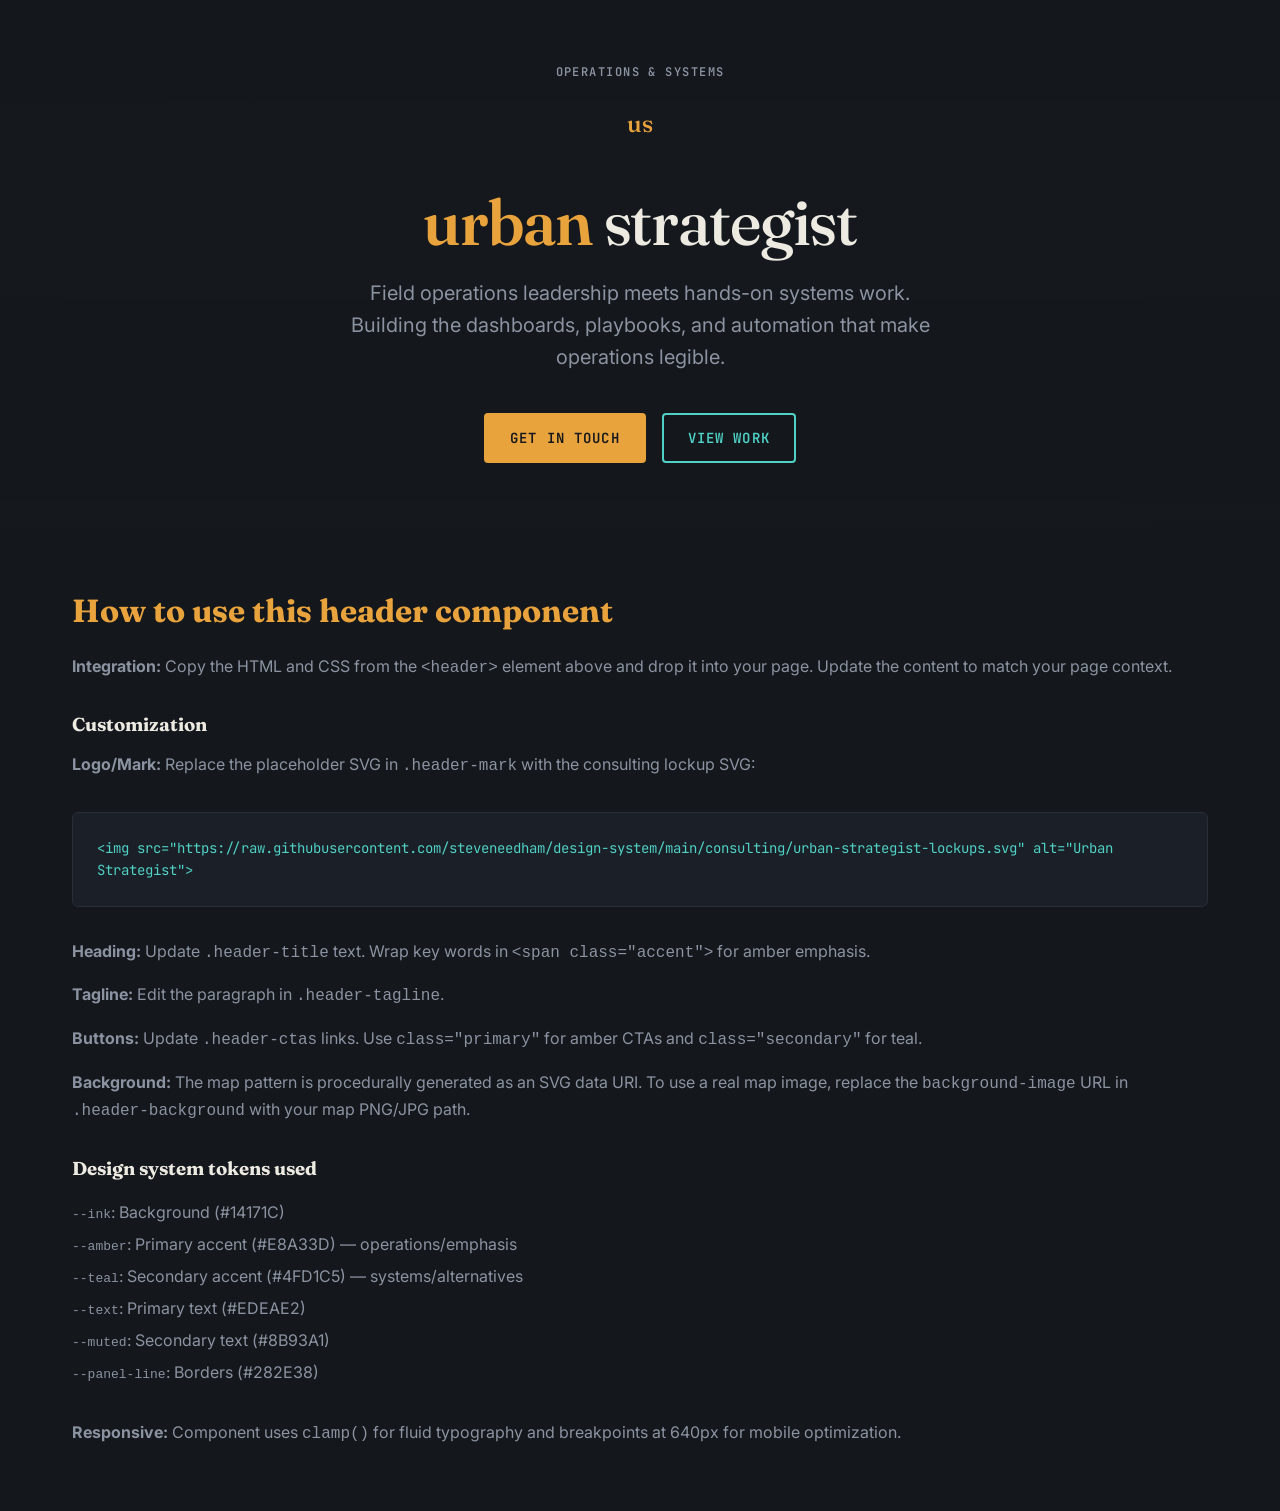
==== components/urban-strategist-header.html @ 79aac61f "Add urban strategist reusable header component - Self-contained HTML/CSS header with map background " ====
<!DOCTYPE html>
<html lang="en">
<head>
  <meta charset="UTF-8">
  <meta name="viewport" content="width=device-width, initial-scale=1.0">
  <title>Urban Strategist Header Component</title>
  <style>
    @import url('https://fonts.googleapis.com/css2?family=Fraunces:wght@400;500;600&family=Inter:wght@400;500;600;700&family=JetBrains+Mono:wght@400;600&display=swap');

    * {
      box-sizing: border-box;
      margin: 0;
      padding: 0;
    }

    :root {
      --ink: #14171C;
      --panel: #1B1F27;
      --panel-line: #282E38;
      --amber: #E8A33D;
      --amber-dim: #7A5B2C;
      --teal: #4FD1C5;
      --teal-dim: #2C6A64;
      --text: #EDEAE2;
      --muted: #8B93A1;
      --muted-dim: #5B6270;

      --font-display: 'Fraunces', serif;
      --font-body: 'Inter', sans-serif;
      --font-mono: 'JetBrains Mono', monospace;
    }

    body {
      font-family: var(--font-body);
      background: var(--ink);
      color: var(--text);
    }

    /* ========== Header Component ========== */
    .urban-strategist-header {
      position: relative;
      overflow: hidden;
      min-height: 480px;
      display: flex;
      align-items: center;
      justify-content: center;
      padding: 4rem 2rem;
      background: var(--ink);
    }

    /* Map background with overlay */
    .header-background {
      position: absolute;
      inset: 0;
      background-image: url('data:image/svg+xml;utf8,<svg xmlns="http://www.w3.org/2000/svg" viewBox="0 0 1200 600"><defs><pattern id="map" x="0" y="0" width="400" height="400" patternUnits="userSpaceOnUse"><path d="M 0 0 L 400 0 L 400 400 L 0 400 Z" fill="%23282E38" stroke="%231B1F27" stroke-width="1"/><circle cx="100" cy="100" r="8" fill="%235B6270" opacity="0.4"/><circle cx="300" cy="250" r="12" fill="%235B6270" opacity="0.3"/><circle cx="150" cy="350" r="6" fill="%235B6270" opacity="0.5"/><path d="M 50 200 Q 100 150 150 200" fill="none" stroke="%235B6270" stroke-width="0.5" opacity="0.3"/><path d="M 200 50 L 250 150 L 200 250" fill="none" stroke="%235B6270" stroke-width="0.5" opacity="0.3"/></pattern></defs><rect width="1200" height="600" fill="%23282E38"/><rect width="1200" height="600" fill="url(%23map)"/></svg>');
      background-size: 400px 400px;
      opacity: 0.15;
      z-index: 1;
    }

    /* Scrim for text readability */
    .header-scrim {
      position: absolute;
      inset: 0;
      background: linear-gradient(
        135deg,
        rgba(20, 23, 28, 0.85) 0%,
        rgba(20, 23, 28, 0.75) 50%,
        rgba(20, 23, 28, 0.85) 100%
      );
      z-index: 2;
    }

    /* Content wrapper */
    .header-content {
      position: relative;
      z-index: 3;
      text-align: center;
      max-width: 800px;
      margin: 0 auto;
    }

    /* Logo/mark */
    .header-mark {
      margin-bottom: 2rem;
      height: 48px;
      display: flex;
      align-items: center;
      justify-content: center;
    }

    .header-mark svg,
    .header-mark img {
      max-height: 100%;
      width: auto;
      display: block;
    }

    /* Main heading */
    .header-title {
      font-family: var(--font-display);
      font-size: clamp(2.5rem, 8vw, 4rem);
      font-weight: 500;
      line-height: 1.2;
      margin-bottom: 1rem;
      color: var(--text);
      letter-spacing: -0.02em;
    }

    /* Accent word */
    .header-title .accent {
      color: var(--amber);
      font-weight: 600;
    }

    /* Subtitle/tagline */
    .header-tagline {
      font-family: var(--font-body);
      font-size: clamp(1rem, 2vw, 1.25rem);
      line-height: 1.6;
      color: var(--muted);
      margin-bottom: 2.5rem;
      max-width: 600px;
      margin-left: auto;
      margin-right: auto;
    }

    /* CTA buttons */
    .header-ctas {
      display: flex;
      gap: 1rem;
      flex-wrap: wrap;
      justify-content: center;
      align-items: center;
    }

    .header-ctas a {
      display: inline-flex;
      align-items: center;
      gap: 0.5rem;
      padding: 0.875rem 1.5rem;
      font-family: var(--font-mono);
      font-size: 0.875rem;
      font-weight: 600;
      letter-spacing: 0.08em;
      text-transform: uppercase;
      text-decoration: none;
      border-radius: 4px;
      transition: all 200ms ease;
      cursor: pointer;
    }

    .header-ctas a.primary {
      background: var(--amber);
      color: var(--ink);
      border: 2px solid var(--amber);
    }

    .header-ctas a.primary:hover {
      background: transparent;
      color: var(--amber);
      box-shadow: 0 0 20px rgba(232, 163, 61, 0.3);
    }

    .header-ctas a.secondary {
      background: transparent;
      color: var(--teal);
      border: 2px solid var(--teal);
    }

    .header-ctas a.secondary:hover {
      background: var(--teal);
      color: var(--ink);
      box-shadow: 0 0 20px rgba(79, 209, 197, 0.3);
    }

    /* Eyebrow/label */
    .header-eyebrow {
      font-family: var(--font-mono);
      font-size: 0.75rem;
      font-weight: 600;
      letter-spacing: 0.12em;
      text-transform: uppercase;
      color: var(--muted);
      margin-bottom: 1.5rem;
      display: block;
    }

    /* Responsive adjustments */
    @media (max-width: 640px) {
      .urban-strategist-header {
        min-height: 380px;
        padding: 3rem 1.5rem;
      }

      .header-title {
        font-size: clamp(2rem, 7vw, 2.5rem);
      }

      .header-tagline {
        font-size: 1rem;
      }

      .header-ctas {
        gap: 0.75rem;
      }

      .header-ctas a {
        padding: 0.75rem 1.25rem;
        font-size: 0.8rem;
      }
    }

    /* ========== Demo Styles (remove when integrating) ========== */
    .demo-section {
      padding: 4rem 2rem;
      max-width: 1200px;
      margin: 0 auto;
    }

    .demo-section h2 {
      font-family: var(--font-display);
      font-size: 2rem;
      margin-bottom: 1.5rem;
      color: var(--amber);
    }

    .demo-section p {
      font-size: 1rem;
      line-height: 1.6;
      color: var(--muted);
      margin-bottom: 1rem;
    }

    .demo-code {
      background: var(--panel);
      border: 1px solid var(--panel-line);
      border-radius: 6px;
      padding: 1.5rem;
      overflow-x: auto;
      margin: 2rem 0;
    }

    .demo-code code {
      font-family: var(--font-mono);
      font-size: 0.875rem;
      color: var(--teal);
      line-height: 1.6;
    }
  </style>
</head>
<body>

<!-- ========== REUSABLE HEADER COMPONENT ========== -->
<header class="urban-strategist-header">
  <div class="header-background"></div>
  <div class="header-scrim"></div>

  <div class="header-content">
    <!-- Optional eyebrow label -->
    <span class="header-eyebrow">Operations & Systems</span>

    <!-- Mark/logo area (replace with your SVG or image) -->
    <div class="header-mark">
      <!-- Placeholder: replace with consulting/urban-strategist-lockups.svg or your mark -->
      <svg viewBox="0 0 120 48" xmlns="http://www.w3.org/2000/svg">
        <text x="60" y="28" font-family="Fraunces" font-size="24" font-weight="500" text-anchor="middle" fill="#E8A33D">us</text>
      </svg>
    </div>

    <!-- Main heading -->
    <h1 class="header-title">
      <span class="accent">urban</span> strategist
    </h1>

    <!-- Tagline -->
    <p class="header-tagline">
      Field operations leadership meets hands-on systems work. Building the dashboards, playbooks, and automation that make operations legible.
    </p>

    <!-- CTA buttons -->
    <div class="header-ctas">
      <a href="#contact" class="primary">Get in touch</a>
      <a href="#work" class="secondary">View work</a>
    </div>
  </div>
</header>

<!-- ========== USAGE DOCUMENTATION ========== -->
<section class="demo-section">
  <h2>How to use this header component</h2>

  <p><strong>Integration:</strong> Copy the HTML and CSS from the <code>&lt;header&gt;</code> element above and drop it into your page. Update the content to match your page context.</p>

  <h3 style="font-family: var(--font-display); margin-top: 2rem; margin-bottom: 1rem; color: var(--text);">Customization</h3>

  <p><strong>Logo/Mark:</strong> Replace the placeholder SVG in <code>.header-mark</code> with the consulting lockup SVG:</p>

  <div class="demo-code">
    <code>&lt;img src="https://raw.githubusercontent.com/steveneedham/design-system/main/consulting/urban-strategist-lockups.svg" alt="Urban Strategist"&gt;</code>
  </div>

  <p><strong>Heading:</strong> Update <code>.header-title</code> text. Wrap key words in <code>&lt;span class="accent"&gt;</code> for amber emphasis.</p>

  <p><strong>Tagline:</strong> Edit the paragraph in <code>.header-tagline</code>.</p>

  <p><strong>Buttons:</strong> Update <code>.header-ctas</code> links. Use <code>class="primary"</code> for amber CTAs and <code>class="secondary"</code> for teal.</p>

  <p><strong>Background:</strong> The map pattern is procedurally generated as an SVG data URI. To use a real map image, replace the <code>background-image</code> URL in <code>.header-background</code> with your map PNG/JPG path.</p>

  <h3 style="font-family: var(--font-display); margin-top: 2rem; margin-bottom: 1rem; color: var(--text);">Design system tokens used</h3>

  <ul style="list-style: none; color: var(--muted); line-height: 2;">
    <li><code>--ink</code>: Background (#14171C)</li>
    <li><code>--amber</code>: Primary accent (#E8A33D) — operations/emphasis</li>
    <li><code>--teal</code>: Secondary accent (#4FD1C5) — systems/alternatives</li>
    <li><code>--text</code>: Primary text (#EDEAE2)</li>
    <li><code>--muted</code>: Secondary text (#8B93A1)</li>
    <li><code>--panel-line</code>: Borders (#282E38)</li>
  </ul>

  <p style="margin-top: 2rem;"><strong>Responsive:</strong> Component uses <code>clamp()</code> for fluid typography and breakpoints at 640px for mobile optimization.</p>

</section>

</body>
</html>
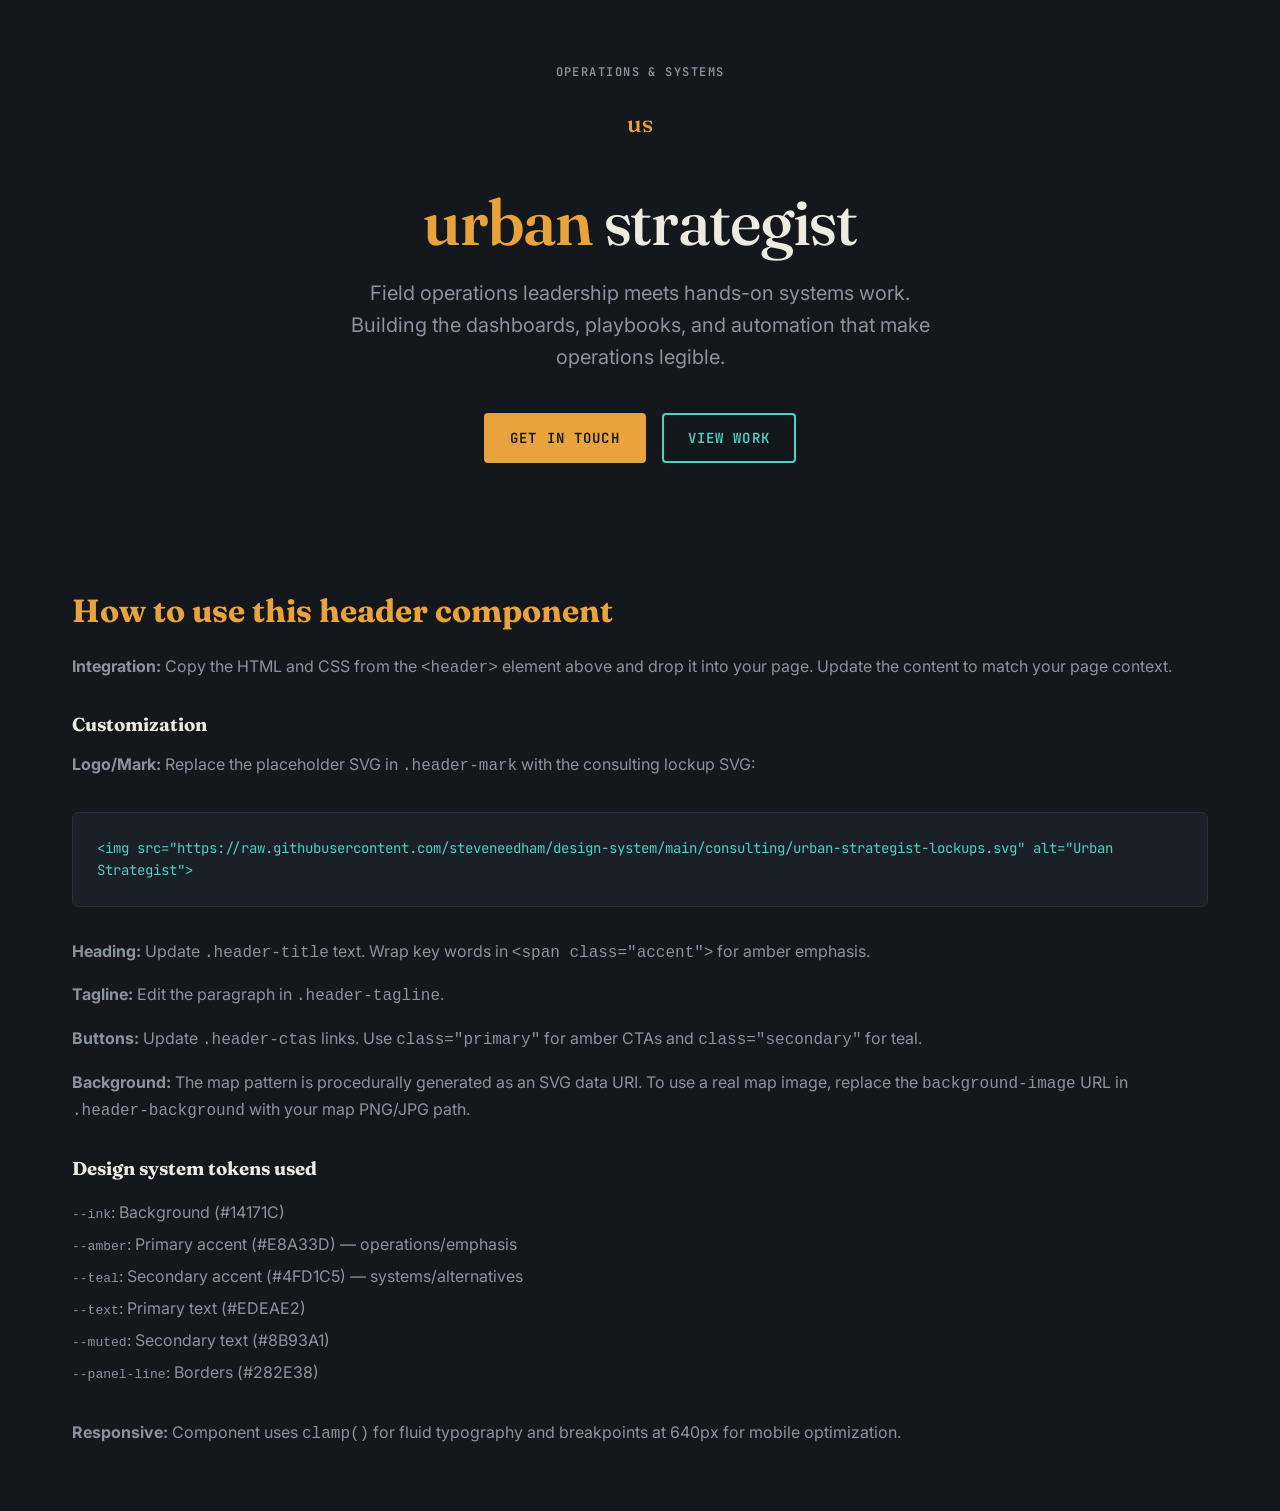
==== commit a31fd51b: "Update header to use actual map background image - Changed from procedural SVG pattern to real map i" ====
--- a/components/urban-strategist-header.html
+++ b/components/urban-strategist-header.html
@@ -52,9 +52,11 @@
     .header-background {
       position: absolute;
       inset: 0;
-      background-image: url('data:image/svg+xml;utf8,<svg xmlns="http://www.w3.org/2000/svg" viewBox="0 0 1200 600"><defs><pattern id="map" x="0" y="0" width="400" height="400" patternUnits="userSpaceOnUse"><path d="M 0 0 L 400 0 L 400 400 L 0 400 Z" fill="%23282E38" stroke="%231B1F27" stroke-width="1"/><circle cx="100" cy="100" r="8" fill="%235B6270" opacity="0.4"/><circle cx="300" cy="250" r="12" fill="%235B6270" opacity="0.3"/><circle cx="150" cy="350" r="6" fill="%235B6270" opacity="0.5"/><path d="M 50 200 Q 100 150 150 200" fill="none" stroke="%235B6270" stroke-width="0.5" opacity="0.3"/><path d="M 200 50 L 250 150 L 200 250" fill="none" stroke="%235B6270" stroke-width="0.5" opacity="0.3"/></pattern></defs><rect width="1200" height="600" fill="%23282E38"/><rect width="1200" height="600" fill="url(%23map)"/></svg>');
-      background-size: 400px 400px;
-      opacity: 0.15;
+      background-image: url('../assets/headers/urban-strategist-map.png');
+      background-size: cover;
+      background-position: center;
+      background-repeat: no-repeat;
+      opacity: 0.2;
       z-index: 1;
     }
 
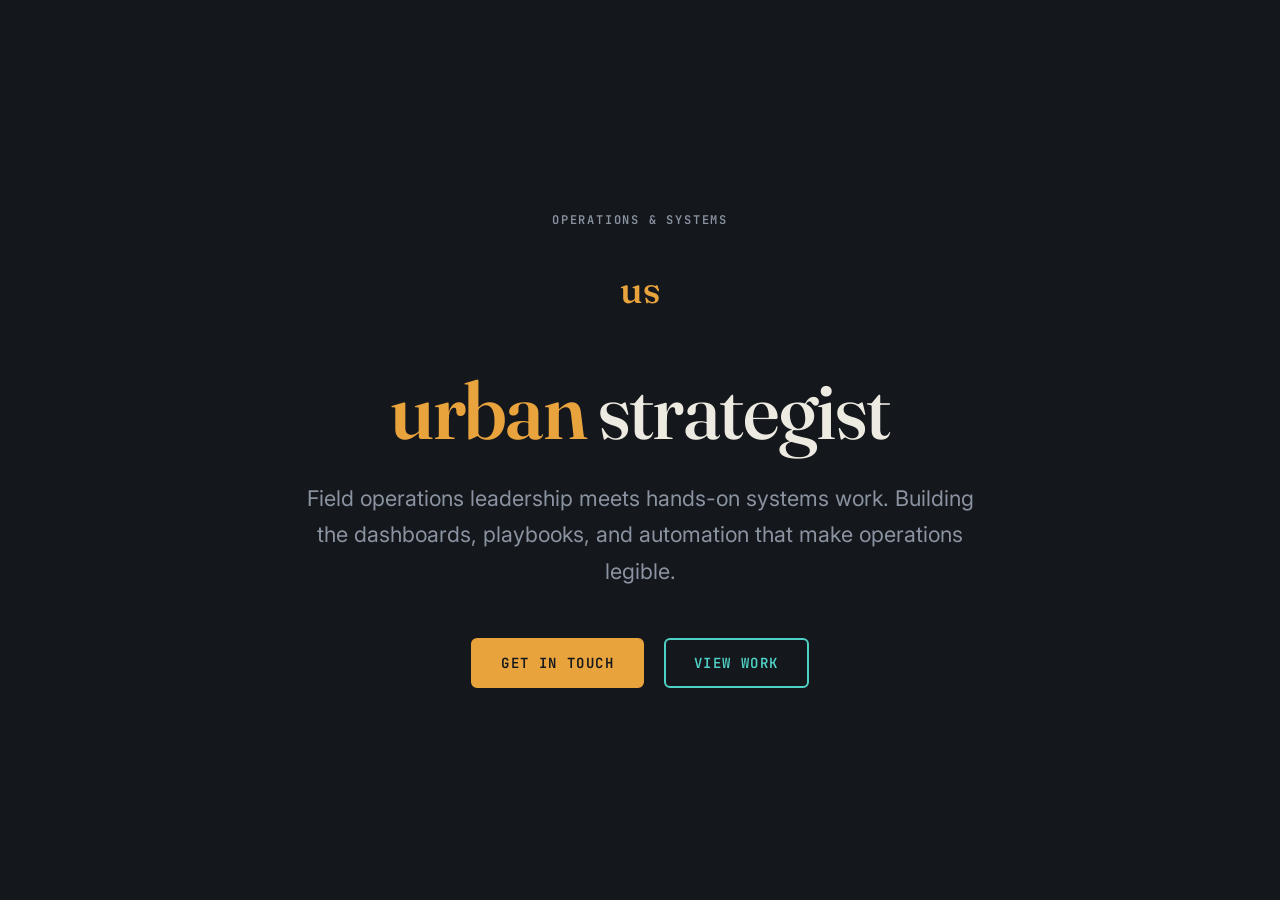
==== commit e2b066e8: "Simplify header component for reliable rendering - Removed demo/documentation section that was clutt" ====
--- a/components/urban-strategist-header.html
+++ b/components/urban-strategist-header.html
@@ -3,134 +3,110 @@
 <head>
   <meta charset="UTF-8">
   <meta name="viewport" content="width=device-width, initial-scale=1.0">
-  <title>Urban Strategist Header Component</title>
+  <title>Urban Strategist Header</title>
   <style>
     @import url('https://fonts.googleapis.com/css2?family=Fraunces:wght@400;500;600&family=Inter:wght@400;500;600;700&family=JetBrains+Mono:wght@400;600&display=swap');
 
-    * {
-      box-sizing: border-box;
-      margin: 0;
-      padding: 0;
+    * { box-sizing: border-box; margin: 0; padding: 0; }
+    html, body { width: 100%; height: 100%; }
+
+    body {
+      font-family: 'Inter', sans-serif;
+      background: #14171C;
+      color: #EDEAE2;
     }
 
-    :root {
-      --ink: #14171C;
-      --panel: #1B1F27;
-      --panel-line: #282E38;
-      --amber: #E8A33D;
-      --amber-dim: #7A5B2C;
-      --teal: #4FD1C5;
-      --teal-dim: #2C6A64;
-      --text: #EDEAE2;
-      --muted: #8B93A1;
-      --muted-dim: #5B6270;
-
-      --font-display: 'Fraunces', serif;
-      --font-body: 'Inter', sans-serif;
-      --font-mono: 'JetBrains Mono', monospace;
-    }
-
-    body {
-      font-family: var(--font-body);
-      background: var(--ink);
-      color: var(--text);
-    }
-
-    /* ========== Header Component ========== */
     .urban-strategist-header {
       position: relative;
-      overflow: hidden;
-      min-height: 480px;
+      width: 100%;
+      height: 100vh;
       display: flex;
       align-items: center;
       justify-content: center;
-      padding: 4rem 2rem;
-      background: var(--ink);
+      overflow: hidden;
     }
 
-    /* Map background with overlay */
     .header-background {
       position: absolute;
-      inset: 0;
-      background-image: url('../assets/headers/urban-strategist-map.png');
+      top: 0;
+      left: 0;
+      width: 100%;
+      height: 100%;
+      background-image: url('https://raw.githubusercontent.com/steveneedham/design-system/main/assets/headers/urban-strategist-map.png');
       background-size: cover;
       background-position: center;
-      background-repeat: no-repeat;
-      opacity: 0.2;
+      background-attachment: fixed;
+      opacity: 0.15;
       z-index: 1;
     }
 
-    /* Scrim for text readability */
     .header-scrim {
       position: absolute;
-      inset: 0;
-      background: linear-gradient(
-        135deg,
-        rgba(20, 23, 28, 0.85) 0%,
-        rgba(20, 23, 28, 0.75) 50%,
-        rgba(20, 23, 28, 0.85) 100%
-      );
+      top: 0;
+      left: 0;
+      width: 100%;
+      height: 100%;
+      background: linear-gradient(135deg, rgba(20,23,28,0.88) 0%, rgba(20,23,28,0.80) 50%, rgba(20,23,28,0.88) 100%);
       z-index: 2;
     }
 
-    /* Content wrapper */
     .header-content {
       position: relative;
       z-index: 3;
       text-align: center;
-      max-width: 800px;
-      margin: 0 auto;
+      max-width: 90vw;
+      padding: 2rem;
     }
 
-    /* Logo/mark */
+    .header-eyebrow {
+      font-family: 'JetBrains Mono', monospace;
+      font-size: 0.75rem;
+      font-weight: 600;
+      letter-spacing: 0.15em;
+      text-transform: uppercase;
+      color: #8B93A1;
+      margin-bottom: 2rem;
+      display: block;
+    }
+
     .header-mark {
-      margin-bottom: 2rem;
-      height: 48px;
+      margin-bottom: 2.5rem;
+      height: 64px;
       display: flex;
       align-items: center;
       justify-content: center;
     }
 
-    .header-mark svg,
-    .header-mark img {
-      max-height: 100%;
-      width: auto;
-      display: block;
-    }
+    .header-mark svg { max-height: 100%; width: auto; }
 
-    /* Main heading */
     .header-title {
-      font-family: var(--font-display);
-      font-size: clamp(2.5rem, 8vw, 4rem);
+      font-family: 'Fraunces', serif;
+      font-size: clamp(2.5rem, 10vw, 5rem);
       font-weight: 500;
-      line-height: 1.2;
-      margin-bottom: 1rem;
-      color: var(--text);
+      line-height: 1.15;
+      margin-bottom: 1.5rem;
+      color: #EDEAE2;
       letter-spacing: -0.02em;
     }
 
-    /* Accent word */
     .header-title .accent {
-      color: var(--amber);
+      color: #E8A33D;
       font-weight: 600;
     }
 
-    /* Subtitle/tagline */
     .header-tagline {
-      font-family: var(--font-body);
-      font-size: clamp(1rem, 2vw, 1.25rem);
-      line-height: 1.6;
-      color: var(--muted);
-      margin-bottom: 2.5rem;
-      max-width: 600px;
+      font-size: clamp(1rem, 2.5vw, 1.35rem);
+      line-height: 1.7;
+      color: #8B93A1;
+      margin-bottom: 3rem;
+      max-width: 700px;
       margin-left: auto;
       margin-right: auto;
     }
 
-    /* CTA buttons */
     .header-ctas {
       display: flex;
-      gap: 1rem;
+      gap: 1.25rem;
       flex-wrap: wrap;
       justify-content: center;
       align-items: center;
@@ -140,147 +116,76 @@
       display: inline-flex;
       align-items: center;
       gap: 0.5rem;
-      padding: 0.875rem 1.5rem;
-      font-family: var(--font-mono);
+      padding: 0.9rem 1.75rem;
+      font-family: 'JetBrains Mono', monospace;
       font-size: 0.875rem;
       font-weight: 600;
-      letter-spacing: 0.08em;
+      letter-spacing: 0.1em;
       text-transform: uppercase;
       text-decoration: none;
-      border-radius: 4px;
-      transition: all 200ms ease;
+      border-radius: 6px;
+      border: 2px solid;
+      transition: all 250ms cubic-bezier(0.4, 0, 0.2, 1);
       cursor: pointer;
     }
 
     .header-ctas a.primary {
-      background: var(--amber);
-      color: var(--ink);
-      border: 2px solid var(--amber);
+      background: #E8A33D;
+      color: #14171C;
+      border-color: #E8A33D;
     }
 
     .header-ctas a.primary:hover {
       background: transparent;
-      color: var(--amber);
-      box-shadow: 0 0 20px rgba(232, 163, 61, 0.3);
+      color: #E8A33D;
+      box-shadow: 0 0 24px rgba(232, 163, 61, 0.4);
+      transform: translateY(-2px);
     }
 
     .header-ctas a.secondary {
       background: transparent;
-      color: var(--teal);
-      border: 2px solid var(--teal);
+      color: #4FD1C5;
+      border-color: #4FD1C5;
     }
 
     .header-ctas a.secondary:hover {
-      background: var(--teal);
-      color: var(--ink);
-      box-shadow: 0 0 20px rgba(79, 209, 197, 0.3);
+      background: #4FD1C5;
+      color: #14171C;
+      box-shadow: 0 0 24px rgba(79, 209, 197, 0.4);
+      transform: translateY(-2px);
     }
 
-    /* Eyebrow/label */
-    .header-eyebrow {
-      font-family: var(--font-mono);
-      font-size: 0.75rem;
-      font-weight: 600;
-      letter-spacing: 0.12em;
-      text-transform: uppercase;
-      color: var(--muted);
-      margin-bottom: 1.5rem;
-      display: block;
-    }
-
-    /* Responsive adjustments */
-    @media (max-width: 640px) {
-      .urban-strategist-header {
-        min-height: 380px;
-        padding: 3rem 1.5rem;
-      }
-
-      .header-title {
-        font-size: clamp(2rem, 7vw, 2.5rem);
-      }
-
-      .header-tagline {
-        font-size: 1rem;
-      }
-
-      .header-ctas {
-        gap: 0.75rem;
-      }
-
-      .header-ctas a {
-        padding: 0.75rem 1.25rem;
-        font-size: 0.8rem;
-      }
-    }
-
-    /* ========== Demo Styles (remove when integrating) ========== */
-    .demo-section {
-      padding: 4rem 2rem;
-      max-width: 1200px;
-      margin: 0 auto;
-    }
-
-    .demo-section h2 {
-      font-family: var(--font-display);
-      font-size: 2rem;
-      margin-bottom: 1.5rem;
-      color: var(--amber);
-    }
-
-    .demo-section p {
-      font-size: 1rem;
-      line-height: 1.6;
-      color: var(--muted);
-      margin-bottom: 1rem;
-    }
-
-    .demo-code {
-      background: var(--panel);
-      border: 1px solid var(--panel-line);
-      border-radius: 6px;
-      padding: 1.5rem;
-      overflow-x: auto;
-      margin: 2rem 0;
-    }
-
-    .demo-code code {
-      font-family: var(--font-mono);
-      font-size: 0.875rem;
-      color: var(--teal);
-      line-height: 1.6;
+    @media (max-width: 768px) {
+      .header-title { font-size: clamp(2rem, 8vw, 3rem); }
+      .header-tagline { font-size: 1rem; margin-bottom: 2rem; }
+      .header-ctas { gap: 0.75rem; }
+      .header-ctas a { padding: 0.75rem 1.25rem; font-size: 0.8rem; }
     }
   </style>
 </head>
 <body>
 
-<!-- ========== REUSABLE HEADER COMPONENT ========== -->
 <header class="urban-strategist-header">
   <div class="header-background"></div>
   <div class="header-scrim"></div>
 
   <div class="header-content">
-    <!-- Optional eyebrow label -->
     <span class="header-eyebrow">Operations & Systems</span>
 
-    <!-- Mark/logo area (replace with your SVG or image) -->
     <div class="header-mark">
-      <!-- Placeholder: replace with consulting/urban-strategist-lockups.svg or your mark -->
       <svg viewBox="0 0 120 48" xmlns="http://www.w3.org/2000/svg">
-        <text x="60" y="28" font-family="Fraunces" font-size="24" font-weight="500" text-anchor="middle" fill="#E8A33D">us</text>
+        <text x="60" y="32" font-family="Fraunces" font-size="28" font-weight="500" text-anchor="middle" fill="#E8A33D">us</text>
       </svg>
     </div>
 
-    <!-- Main heading -->
     <h1 class="header-title">
       <span class="accent">urban</span> strategist
     </h1>
 
-    <!-- Tagline -->
     <p class="header-tagline">
       Field operations leadership meets hands-on systems work. Building the dashboards, playbooks, and automation that make operations legible.
     </p>
 
-    <!-- CTA buttons -->
     <div class="header-ctas">
       <a href="#contact" class="primary">Get in touch</a>
       <a href="#work" class="secondary">View work</a>
@@ -288,42 +193,5 @@
   </div>
 </header>
 
-<!-- ========== USAGE DOCUMENTATION ========== -->
-<section class="demo-section">
-  <h2>How to use this header component</h2>
-
-  <p><strong>Integration:</strong> Copy the HTML and CSS from the <code>&lt;header&gt;</code> element above and drop it into your page. Update the content to match your page context.</p>
-
-  <h3 style="font-family: var(--font-display); margin-top: 2rem; margin-bottom: 1rem; color: var(--text);">Customization</h3>
-
-  <p><strong>Logo/Mark:</strong> Replace the placeholder SVG in <code>.header-mark</code> with the consulting lockup SVG:</p>
-
-  <div class="demo-code">
-    <code>&lt;img src="https://raw.githubusercontent.com/steveneedham/design-system/main/consulting/urban-strategist-lockups.svg" alt="Urban Strategist"&gt;</code>
-  </div>
-
-  <p><strong>Heading:</strong> Update <code>.header-title</code> text. Wrap key words in <code>&lt;span class="accent"&gt;</code> for amber emphasis.</p>
-
-  <p><strong>Tagline:</strong> Edit the paragraph in <code>.header-tagline</code>.</p>
-
-  <p><strong>Buttons:</strong> Update <code>.header-ctas</code> links. Use <code>class="primary"</code> for amber CTAs and <code>class="secondary"</code> for teal.</p>
-
-  <p><strong>Background:</strong> The map pattern is procedurally generated as an SVG data URI. To use a real map image, replace the <code>background-image</code> URL in <code>.header-background</code> with your map PNG/JPG path.</p>
-
-  <h3 style="font-family: var(--font-display); margin-top: 2rem; margin-bottom: 1rem; color: var(--text);">Design system tokens used</h3>
-
-  <ul style="list-style: none; color: var(--muted); line-height: 2;">
-    <li><code>--ink</code>: Background (#14171C)</li>
-    <li><code>--amber</code>: Primary accent (#E8A33D) — operations/emphasis</li>
-    <li><code>--teal</code>: Secondary accent (#4FD1C5) — systems/alternatives</li>
-    <li><code>--text</code>: Primary text (#EDEAE2)</li>
-    <li><code>--muted</code>: Secondary text (#8B93A1)</li>
-    <li><code>--panel-line</code>: Borders (#282E38)</li>
-  </ul>
-
-  <p style="margin-top: 2rem;"><strong>Responsive:</strong> Component uses <code>clamp()</code> for fluid typography and breakpoints at 640px for mobile optimization.</p>
-
-</section>
-
 </body>
 </html>
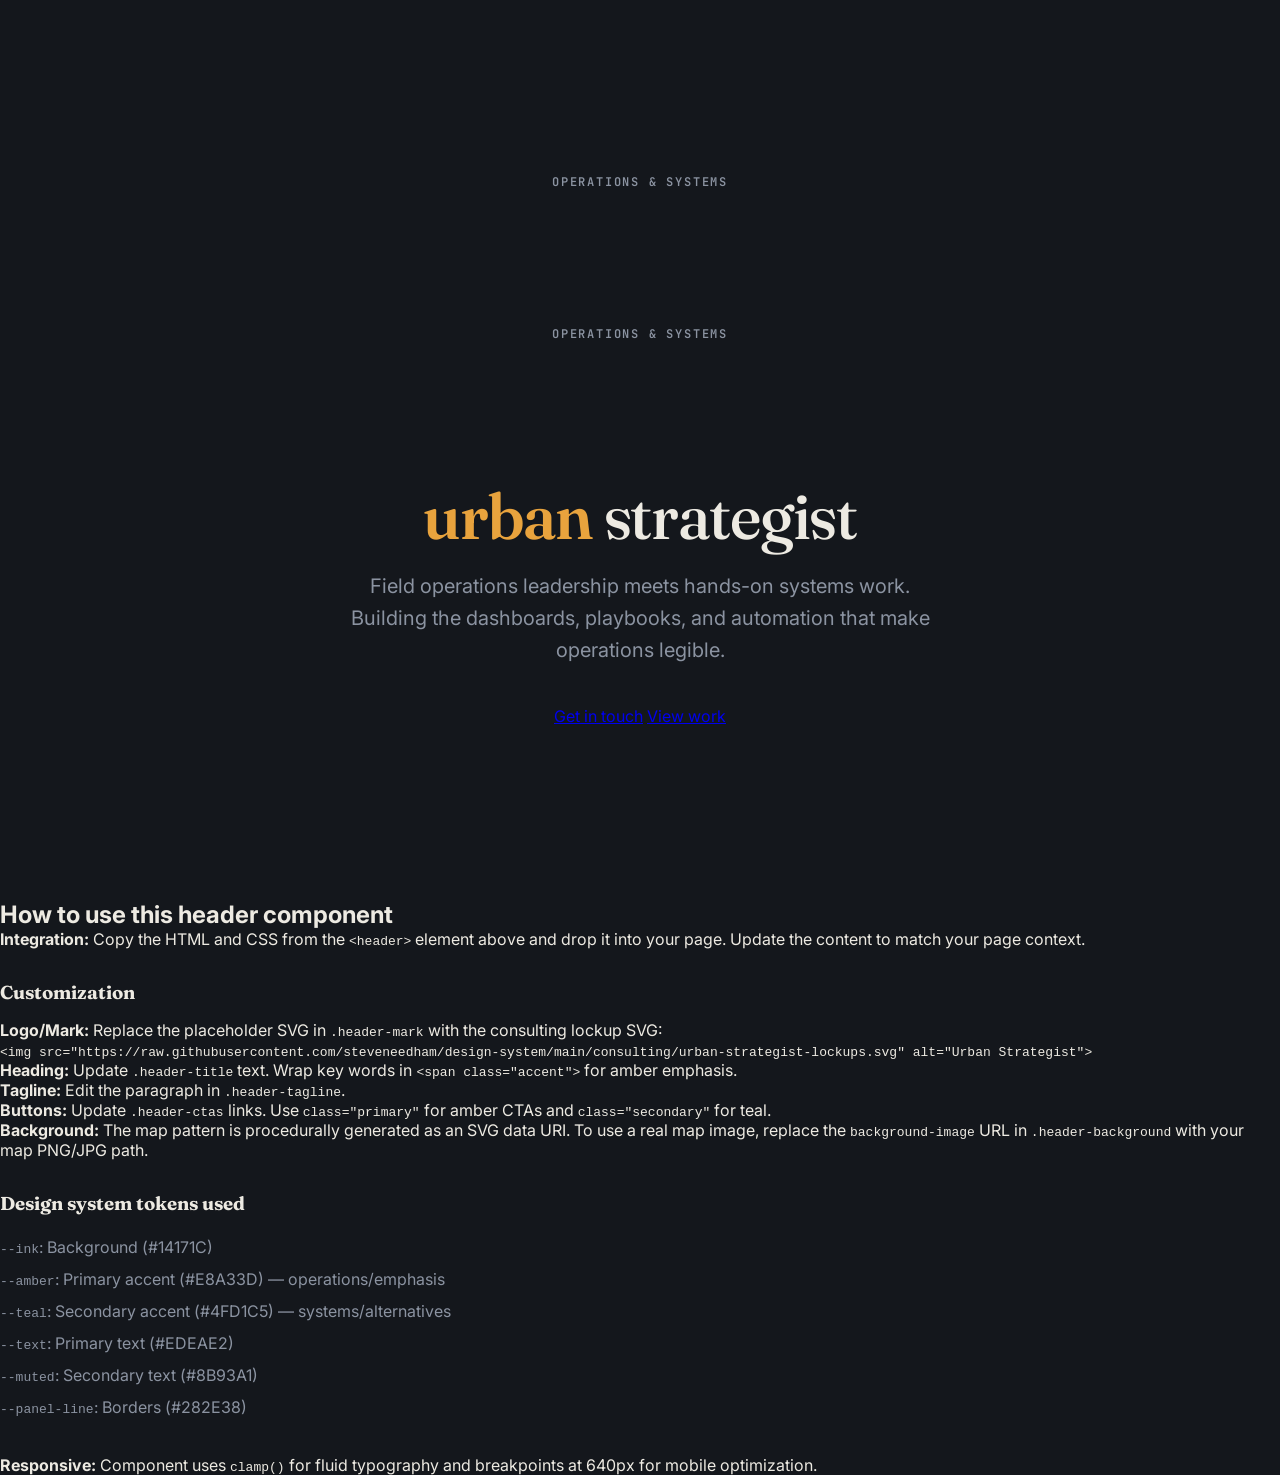
==== commit 6bf40a60: "Merge branch 'main' into claude/urban-strategist-header-component" ====
--- a/components/urban-strategist-header.html
+++ b/components/urban-strategist-header.html
@@ -3,6 +3,77 @@
 <head>
   <meta charset="UTF-8">
   <meta name="viewport" content="width=device-width, initial-scale=1.0">
+  <title>Urban Strategist Header Component</title>
+  <style>
+    @import url('https://fonts.googleapis.com/css2?family=Fraunces:wght@400;500;600&family=Inter:wght@400;500;600;700&family=JetBrains+Mono:wght@400;600&display=swap');
+
+    * {
+      box-sizing: border-box;
+      margin: 0;
+      padding: 0;
+    }
+
+    :root {
+      --ink: #14171C;
+      --panel: #1B1F27;
+      --panel-line: #282E38;
+      --amber: #E8A33D;
+      --amber-dim: #7A5B2C;
+      --teal: #4FD1C5;
+      --teal-dim: #2C6A64;
+      --text: #EDEAE2;
+      --muted: #8B93A1;
+      --muted-dim: #5B6270;
+
+      --font-display: 'Fraunces', serif;
+      --font-body: 'Inter', sans-serif;
+      --font-mono: 'JetBrains Mono', monospace;
+    }
+
+    body {
+      font-family: var(--font-body);
+      background: var(--ink);
+      color: var(--text);
+    }
+
+    /* ========== Header Component ========== */
+    .urban-strategist-header {
+      position: relative;
+      overflow: hidden;
+      min-height: 480px;
+      display: flex;
+      align-items: center;
+      justify-content: center;
+      padding: 4rem 2rem;
+      background: var(--ink);
+    }
+
+    /* Map background with overlay */
+    .header-background {
+      position: absolute;
+      inset: 0;
+      background-image: url('../assets/headers/urban-strategist-map.png');
+      background-size: cover;
+      background-position: center;
+      background-repeat: no-repeat;
+      opacity: 0.2;
+      z-index: 1;
+    }
+
+    /* Scrim for text readability */
+    .header-scrim {
+      position: absolute;
+      inset: 0;
+      background: linear-gradient(
+        135deg,
+        rgba(20, 23, 28, 0.85) 0%,
+        rgba(20, 23, 28, 0.75) 50%,
+        rgba(20, 23, 28, 0.85) 100%
+      );
+      z-index: 2;
+    }
+
+    /* Content wrapper */
   <title>Urban Strategist Header</title>
   <style>
     @import url('https://fonts.googleapis.com/css2?family=Fraunces:wght@400;500;600&family=Inter:wght@400;500;600;700&family=JetBrains+Mono:wght@400;600&display=swap');
@@ -54,6 +125,14 @@
       position: relative;
       z-index: 3;
       text-align: center;
+      max-width: 800px;
+      margin: 0 auto;
+    }
+
+    /* Logo/mark */
+    .header-mark {
+      margin-bottom: 2rem;
+      height: 48px;
       max-width: 90vw;
       padding: 2rem;
     }
@@ -77,6 +156,38 @@
       justify-content: center;
     }
 
+    .header-mark svg,
+    .header-mark img {
+      max-height: 100%;
+      width: auto;
+      display: block;
+    }
+
+    /* Main heading */
+    .header-title {
+      font-family: var(--font-display);
+      font-size: clamp(2.5rem, 8vw, 4rem);
+      font-weight: 500;
+      line-height: 1.2;
+      margin-bottom: 1rem;
+      color: var(--text);
+      letter-spacing: -0.02em;
+    }
+
+    /* Accent word */
+    .header-title .accent {
+      color: var(--amber);
+      font-weight: 600;
+    }
+
+    /* Subtitle/tagline */
+    .header-tagline {
+      font-family: var(--font-body);
+      font-size: clamp(1rem, 2vw, 1.25rem);
+      line-height: 1.6;
+      color: var(--muted);
+      margin-bottom: 2.5rem;
+      max-width: 600px;
     .header-mark svg { max-height: 100%; width: auto; }
 
     .header-title {
@@ -104,6 +215,10 @@
       margin-right: auto;
     }
 
+    /* CTA buttons */
+    .header-ctas {
+      display: flex;
+      gap: 1rem;
     .header-ctas {
       display: flex;
       gap: 1.25rem;
@@ -116,6 +231,15 @@
       display: inline-flex;
       align-items: center;
       gap: 0.5rem;
+      padding: 0.875rem 1.5rem;
+      font-family: var(--font-mono);
+      font-size: 0.875rem;
+      font-weight: 600;
+      letter-spacing: 0.08em;
+      text-transform: uppercase;
+      text-decoration: none;
+      border-radius: 4px;
+      transition: all 200ms ease;
       padding: 0.9rem 1.75rem;
       font-family: 'JetBrains Mono', monospace;
       font-size: 0.875rem;
@@ -130,6 +254,9 @@
     }
 
     .header-ctas a.primary {
+      background: var(--amber);
+      color: var(--ink);
+      border: 2px solid var(--amber);
       background: #E8A33D;
       color: #14171C;
       border-color: #E8A33D;
@@ -137,6 +264,8 @@
 
     .header-ctas a.primary:hover {
       background: transparent;
+      color: var(--amber);
+      box-shadow: 0 0 20px rgba(232, 163, 61, 0.3);
       color: #E8A33D;
       box-shadow: 0 0 24px rgba(232, 163, 61, 0.4);
       transform: translateY(-2px);
@@ -144,6 +273,88 @@
 
     .header-ctas a.secondary {
       background: transparent;
+      color: var(--teal);
+      border: 2px solid var(--teal);
+    }
+
+    .header-ctas a.secondary:hover {
+      background: var(--teal);
+      color: var(--ink);
+      box-shadow: 0 0 20px rgba(79, 209, 197, 0.3);
+    }
+
+    /* Eyebrow/label */
+    .header-eyebrow {
+      font-family: var(--font-mono);
+      font-size: 0.75rem;
+      font-weight: 600;
+      letter-spacing: 0.12em;
+      text-transform: uppercase;
+      color: var(--muted);
+      margin-bottom: 1.5rem;
+      display: block;
+    }
+
+    /* Responsive adjustments */
+    @media (max-width: 640px) {
+      .urban-strategist-header {
+        min-height: 380px;
+        padding: 3rem 1.5rem;
+      }
+
+      .header-title {
+        font-size: clamp(2rem, 7vw, 2.5rem);
+      }
+
+      .header-tagline {
+        font-size: 1rem;
+      }
+
+      .header-ctas {
+        gap: 0.75rem;
+      }
+
+      .header-ctas a {
+        padding: 0.75rem 1.25rem;
+        font-size: 0.8rem;
+      }
+    }
+
+    /* ========== Demo Styles (remove when integrating) ========== */
+    .demo-section {
+      padding: 4rem 2rem;
+      max-width: 1200px;
+      margin: 0 auto;
+    }
+
+    .demo-section h2 {
+      font-family: var(--font-display);
+      font-size: 2rem;
+      margin-bottom: 1.5rem;
+      color: var(--amber);
+    }
+
+    .demo-section p {
+      font-size: 1rem;
+      line-height: 1.6;
+      color: var(--muted);
+      margin-bottom: 1rem;
+    }
+
+    .demo-code {
+      background: var(--panel);
+      border: 1px solid var(--panel-line);
+      border-radius: 6px;
+      padding: 1.5rem;
+      overflow-x: auto;
+      margin: 2rem 0;
+    }
+
+    .demo-code code {
+      font-family: var(--font-mono);
+      font-size: 0.875rem;
+      color: var(--teal);
+      line-height: 1.6;
       color: #4FD1C5;
       border-color: #4FD1C5;
     }
@@ -165,11 +376,24 @@
 </head>
 <body>
 
+<!-- ========== REUSABLE HEADER COMPONENT ========== -->
 <header class="urban-strategist-header">
   <div class="header-background"></div>
   <div class="header-scrim"></div>
 
   <div class="header-content">
+    <!-- Optional eyebrow label -->
+    <span class="header-eyebrow">Operations & Systems</span>
+
+    <!-- Mark/logo area (replace with your SVG or image) -->
+    <div class="header-mark">
+      <!-- Placeholder: replace with consulting/urban-strategist-lockups.svg or your mark -->
+      <svg viewBox="0 0 120 48" xmlns="http://www.w3.org/2000/svg">
+        <text x="60" y="28" font-family="Fraunces" font-size="24" font-weight="500" text-anchor="middle" fill="#E8A33D">us</text>
+      </svg>
+    </div>
+
+    <!-- Main heading -->
     <span class="header-eyebrow">Operations & Systems</span>
 
     <div class="header-mark">
@@ -182,10 +406,12 @@
       <span class="accent">urban</span> strategist
     </h1>
 
+    <!-- Tagline -->
     <p class="header-tagline">
       Field operations leadership meets hands-on systems work. Building the dashboards, playbooks, and automation that make operations legible.
     </p>
 
+    <!-- CTA buttons -->
     <div class="header-ctas">
       <a href="#contact" class="primary">Get in touch</a>
       <a href="#work" class="secondary">View work</a>
@@ -193,5 +419,42 @@
   </div>
 </header>
 
+<!-- ========== USAGE DOCUMENTATION ========== -->
+<section class="demo-section">
+  <h2>How to use this header component</h2>
+
+  <p><strong>Integration:</strong> Copy the HTML and CSS from the <code>&lt;header&gt;</code> element above and drop it into your page. Update the content to match your page context.</p>
+
+  <h3 style="font-family: var(--font-display); margin-top: 2rem; margin-bottom: 1rem; color: var(--text);">Customization</h3>
+
+  <p><strong>Logo/Mark:</strong> Replace the placeholder SVG in <code>.header-mark</code> with the consulting lockup SVG:</p>
+
+  <div class="demo-code">
+    <code>&lt;img src="https://raw.githubusercontent.com/steveneedham/design-system/main/consulting/urban-strategist-lockups.svg" alt="Urban Strategist"&gt;</code>
+  </div>
+
+  <p><strong>Heading:</strong> Update <code>.header-title</code> text. Wrap key words in <code>&lt;span class="accent"&gt;</code> for amber emphasis.</p>
+
+  <p><strong>Tagline:</strong> Edit the paragraph in <code>.header-tagline</code>.</p>
+
+  <p><strong>Buttons:</strong> Update <code>.header-ctas</code> links. Use <code>class="primary"</code> for amber CTAs and <code>class="secondary"</code> for teal.</p>
+
+  <p><strong>Background:</strong> The map pattern is procedurally generated as an SVG data URI. To use a real map image, replace the <code>background-image</code> URL in <code>.header-background</code> with your map PNG/JPG path.</p>
+
+  <h3 style="font-family: var(--font-display); margin-top: 2rem; margin-bottom: 1rem; color: var(--text);">Design system tokens used</h3>
+
+  <ul style="list-style: none; color: var(--muted); line-height: 2;">
+    <li><code>--ink</code>: Background (#14171C)</li>
+    <li><code>--amber</code>: Primary accent (#E8A33D) — operations/emphasis</li>
+    <li><code>--teal</code>: Secondary accent (#4FD1C5) — systems/alternatives</li>
+    <li><code>--text</code>: Primary text (#EDEAE2)</li>
+    <li><code>--muted</code>: Secondary text (#8B93A1)</li>
+    <li><code>--panel-line</code>: Borders (#282E38)</li>
+  </ul>
+
+  <p style="margin-top: 2rem;"><strong>Responsive:</strong> Component uses <code>clamp()</code> for fluid typography and breakpoints at 640px for mobile optimization.</p>
+
+</section>
+
 </body>
 </html>
